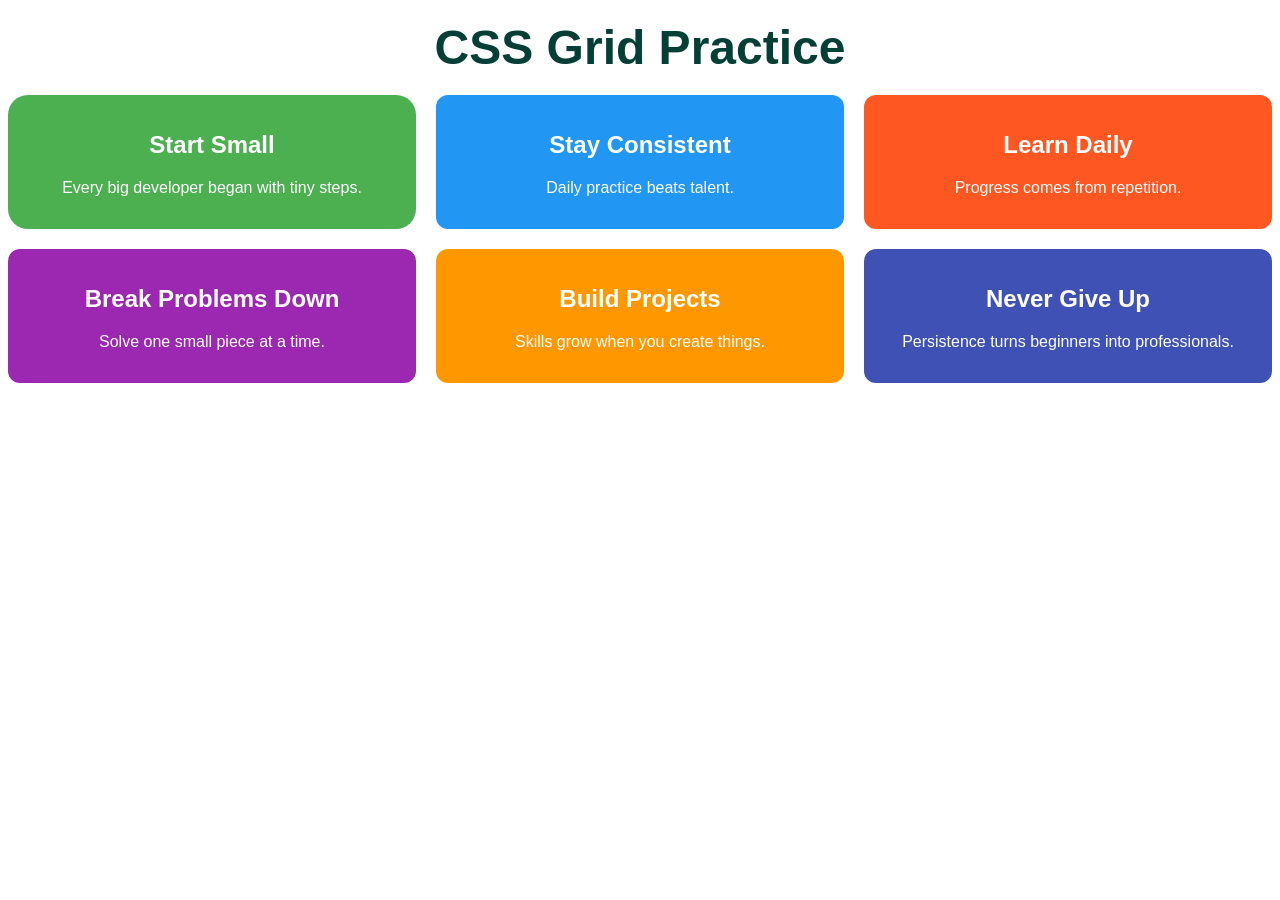
==== grid-practice.html @ 6dedc87f "CSS Lesson 6 - Grid practice with 6 cards" ====
<!doctype html>
<html lang="en">
  <head>
    <meta charset="UTF-8" />
    <meta name="viewport" content="width=device-width, initial-scale=1.0" />
    <title>CSS Grid Practice</title>
    <link rel="stylesheet" href="grid-practice.css" />
  </head>
  <body>
    <h1>CSS Grid Practice</h1>

    <div class="grid-container">
      <div class="card-1">
        <h2>Start Small</h2>
        <p>Every big developer began with tiny steps.</p>
      </div>

      <div class="card-2">
        <h2>Stay Consistent</h2>
        <p>Daily practice beats talent.</p>
      </div>

      <div class="card-3">
        <h2>Learn Daily</h2>
        <p>Progress comes from repetition.</p>
      </div>

      <div class="card-4">
        <h2>Break Problems Down</h2>
        <p>Solve one small piece at a time.</p>
      </div>

      <div class="card-5">
        <h2>Build Projects</h2>
        <p>Skills grow when you create things.</p>
      </div>

      <div class="card-6">
        <h2>Never Give Up</h2>
        <p>Persistence turns beginners into professionals.</p>
      </div>
    </div>
  </body>
</html>
---- grid-practice.css ----
h1 {
  text-align: center;
  color: #043f35;
  font-size: 48px;
  margin: 20px 0;
  font-family: Arial, Helvetica, sans-serif;
}

.card-1 {
  background-color: #4caf50;
padding: 16px;
  border-radius: 20px;
  text-align: center;
  font-family: Arial, Helvetica, sans-serif;
  color: white;
}
.card-2 {
  background-color: #2196f3;
padding: 16px;
  border-radius: 12px;
  text-align: center;
  font-family: Arial, Helvetica, sans-serif;
  color: white;
}
.card-3 {
  background-color: #ff5722;
padding: 16px;
  border-radius: 12px;
  text-align: center;
  font-family: Arial, Helvetica, sans-serif;
  color: white;
}
.card-4 {
  background-color: #9c27b0;
padding: 16px;
  border-radius: 12px;
  text-align: center;
  font-family: Arial, Helvetica, sans-serif;
  color: white;
}
.card-5 {
  background-color: #ff9800;
padding: 16px;
  border-radius: 12px;
  text-align: center;
  font-family: Arial, Helvetica, sans-serif;
  color: white;
}
.card-6 {
  background-color: #3f51b5;
padding: 16px;
  border-radius: 12px;
  text-align: center;
  font-family: Arial, Helvetica, sans-serif;
  color: white;
}

.grid-container {
  display: grid;
  grid-template-columns: repeat(3, 1fr);
  gap: 20px;

  @media(max-width:768px){
    grid-template-columns: repeat(2, 1fr);
  }

    @media(max-width:480px){
        grid-template-columns: 1fr;
    }
}
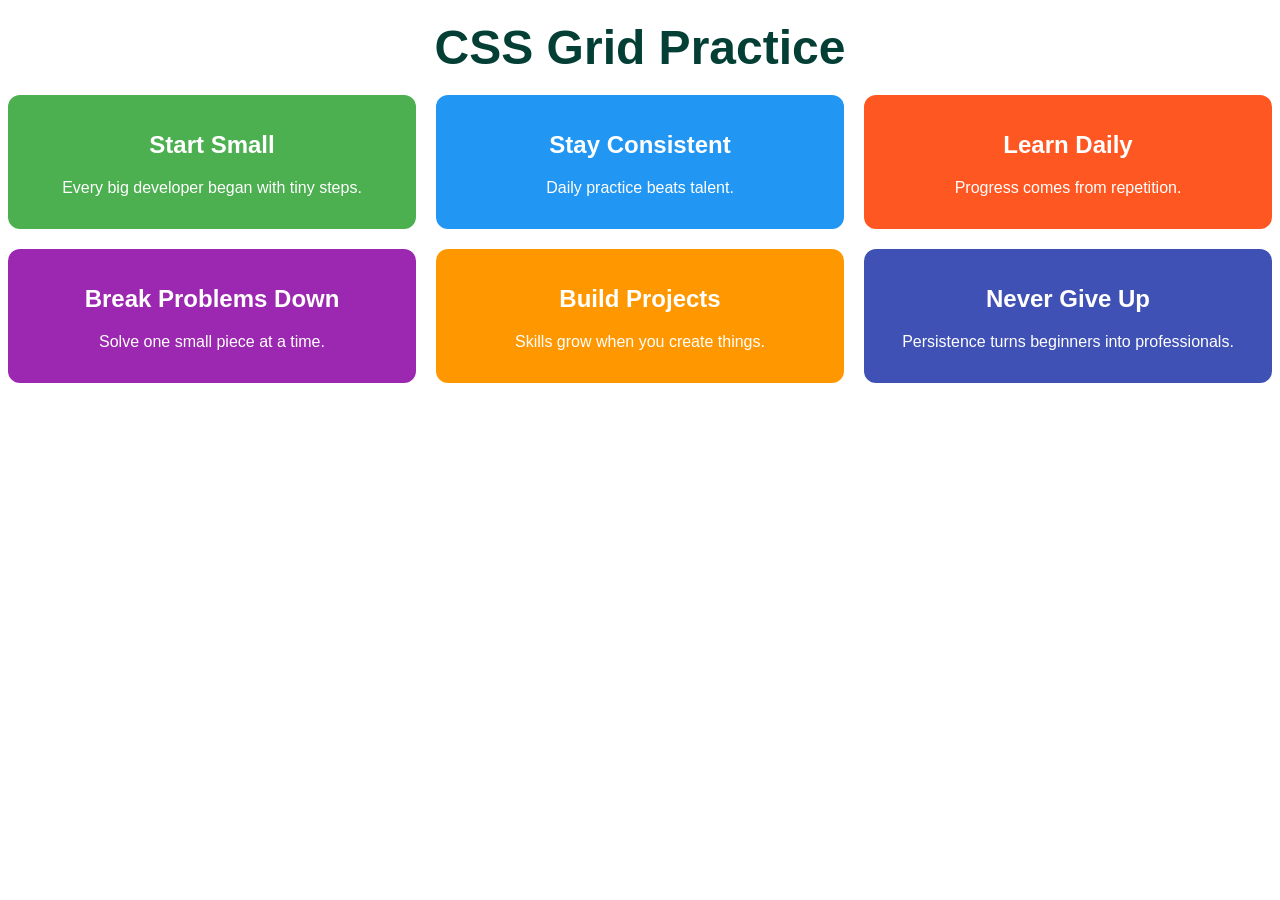
==== commit 113374e4: "CSS Lesson 6 - Fix grid media queries and consolidate card classes" ====
--- a/grid-practice.html
+++ b/grid-practice.html
@@ -10,35 +10,38 @@
     <h1>CSS Grid Practice</h1>
 
     <div class="grid-container">
-      <div class="card-1">
-        <h2>Start Small</h2>
-        <p>Every big developer began with tiny steps.</p>
-      </div>
+      
+        <div class="card">
+          <h2>Start Small</h2>
+          <p>Every big developer began with tiny steps.</p>
+        </div>
 
-      <div class="card-2">
-        <h2>Stay Consistent</h2>
-        <p>Daily practice beats talent.</p>
-      </div>
+        <div class="card">
+          <h2>Stay Consistent</h2>
+          <p>Daily practice beats talent.</p>
+        </div>
 
-      <div class="card-3">
-        <h2>Learn Daily</h2>
-        <p>Progress comes from repetition.</p>
-      </div>
+        <div class="card">
+          <h2>Learn Daily</h2>
+          <p>Progress comes from repetition.</p>
+        </div>
 
-      <div class="card-4">
-        <h2>Break Problems Down</h2>
-        <p>Solve one small piece at a time.</p>
-      </div>
+        <div class="card">
+          <h2>Break Problems Down</h2>
+          <p>Solve one small piece at a time.</p>
+        </div>
+      
 
-      <div class="card-5">
+      <div class="card">
         <h2>Build Projects</h2>
         <p>Skills grow when you create things.</p>
       </div>
 
-      <div class="card-6">
+      <div class="card">
         <h2>Never Give Up</h2>
         <p>Persistence turns beginners into professionals.</p>
       </div>
+
     </div>
   </body>
 </html>
--- a/grid-practice.css
+++ b/grid-practice.css
@@ -6,65 +6,47 @@
   font-family: Arial, Helvetica, sans-serif;
 }
 
-.card-1 {
-  background-color: #4caf50;
-padding: 16px;
-  border-radius: 20px;
-  text-align: center;
-  font-family: Arial, Helvetica, sans-serif;
-  color: white;
-}
-.card-2 {
-  background-color: #2196f3;
-padding: 16px;
+.card {
+  background-color: #4caf50; /* default color */
+  padding: 16px;
   border-radius: 12px;
   text-align: center;
   font-family: Arial, Helvetica, sans-serif;
   color: white;
 }
-.card-3 {
+.card:nth-child(1) {
+  background-color: #4caf50;
+}
+.card:nth-child(2) {
+  background-color: #2196f3;
+}
+.card:nth-child(3) {
   background-color: #ff5722;
-padding: 16px;
-  border-radius: 12px;
-  text-align: center;
-  font-family: Arial, Helvetica, sans-serif;
-  color: white;
 }
-.card-4 {
+.card:nth-child(4) {
   background-color: #9c27b0;
-padding: 16px;
-  border-radius: 12px;
-  text-align: center;
-  font-family: Arial, Helvetica, sans-serif;
-  color: white;
 }
-.card-5 {
+.card:nth-child(5) {
   background-color: #ff9800;
-padding: 16px;
-  border-radius: 12px;
-  text-align: center;
-  font-family: Arial, Helvetica, sans-serif;
-  color: white;
 }
-.card-6 {
+.card:nth-child(6) {
   background-color: #3f51b5;
-padding: 16px;
-  border-radius: 12px;
-  text-align: center;
-  font-family: Arial, Helvetica, sans-serif;
-  color: white;
 }
 
 .grid-container {
   display: grid;
   grid-template-columns: repeat(3, 1fr);
   gap: 20px;
+}
 
-  @media(max-width:768px){
+@media (max-width: 768px) {
+  .grid-container {
     grid-template-columns: repeat(2, 1fr);
   }
+}
 
-    @media(max-width:480px){
-        grid-template-columns: 1fr;
-    }
-}+@media (max-width: 480px) {
+  .grid-container {
+    grid-template-columns: 1fr;
+  }
+}
